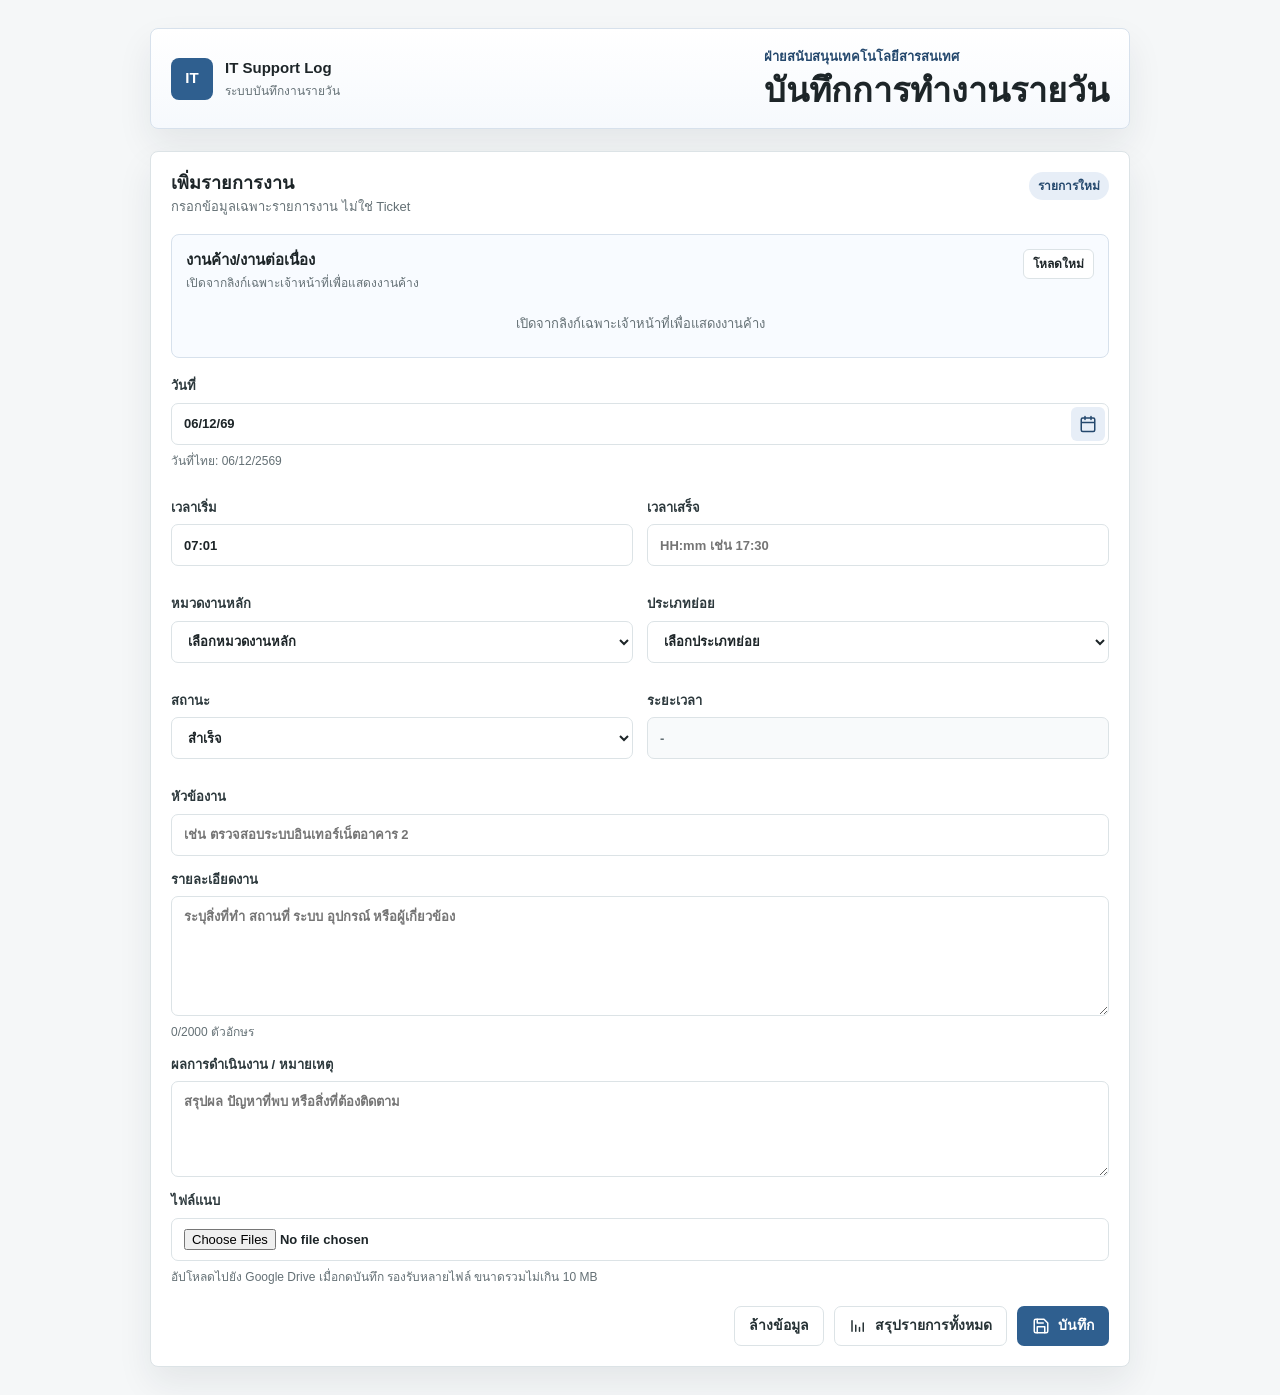
==== index.html @ e016a226 "Add files via upload" ====
<!doctype html>
<html lang="th">
  <head>
    <meta charset="utf-8" />
    <meta name="viewport" content="width=device-width, initial-scale=1" />
    <title>บันทึกการทำงานรายวัน | IT Support</title>
    <link rel="stylesheet" href="./styles.css?v=20260806-02" />
  </head>
  <body>
    <div class="app-shell">
      <main class="main form-main">
        <header class="topbar">
          <div class="topbar-head">
            <div class="brand">
              <div class="brand-mark">IT</div>
              <div>
                <strong>IT Support Log</strong>
                <span>ระบบบันทึกงานรายวัน</span>
              </div>
            </div>
            <div>
              <p class="section-label">ฝ่ายสนับสนุนเทคโนโลยีสารสนเทศ</p>
              <h1>บันทึกการทำงานรายวัน</h1>
            </div>
          </div>
        </header>

        <section class="form-only-layout">
          <form class="panel form-panel" id="daily-form" autocomplete="off">
            <div class="panel-heading">
              <div>
                <h2>เพิ่มรายการงาน</h2>
                <p>กรอกข้อมูลเฉพาะรายการงาน ไม่ใช่ Ticket</p>
              </div>
              <span class="form-mode" id="formMode">รายการใหม่</span>
            </div>

            <section class="pending-work-panel" aria-labelledby="pendingWorkTitle">
              <div class="pending-work-head">
                <div>
                  <h3 id="pendingWorkTitle">งานค้าง/งานต่อเนื่อง</h3>
                  <p id="pendingWorkSummary">กำลังตรวจสอบรายการ...</p>
                </div>
                <button class="mini-button" id="refreshPendingWork" type="button">โหลดใหม่</button>
              </div>
              <div class="pending-work-list" id="pendingWorkList">
                <div class="empty-state compact">กำลังโหลดรายการ</div>
              </div>
            </section>

            <div class="field-grid two">
              <label class="full-field">
                วันที่
                <div class="date-input-wrap">
                  <input id="workDate" name="workDate" type="text" inputmode="numeric" placeholder="วว/ดด/ปป เช่น 05/07/69" required />
                  <button class="date-picker-button" id="openCalendar" type="button" title="เปิดปฏิทิน">
                    <svg viewBox="0 0 24 24" aria-hidden="true"><path d="M8 2v4M16 2v4M3 10h18M5 4h14a2 2 0 0 1 2 2v14a2 2 0 0 1-2 2H5a2 2 0 0 1-2-2V6a2 2 0 0 1 2-2Z" /></svg>
                  </button>
                </div>
                <div class="thai-calendar" id="thaiCalendar" hidden></div>
                <span class="hint" id="thaiDatePreview">-</span>
              </label>
              <input id="staff" name="staff" type="hidden" required />
              <label>
                เวลาเริ่ม
                <input id="startTime" name="startTime" type="text" inputmode="numeric" placeholder="HH:mm เช่น 09:00" pattern="^([01][0-9]|2[0-3]):[0-5][0-9]$" required />
              </label>
              <label>
                เวลาเสร็จ
                <input id="endTime" name="endTime" type="text" inputmode="numeric" placeholder="HH:mm เช่น 17:30" pattern="^([01][0-9]|2[0-3]):[0-5][0-9]$" required />
              </label>
              <p class="field-error full-field" id="timeRangeError" hidden></p>
            </div>

            <div class="field-grid two">
              <label>
                หมวดงานหลัก
                <select id="mainCategory" name="mainCategory" required></select>
              </label>
              <label>
                ประเภทย่อย
                <select id="subCategory" name="subCategory" required></select>
              </label>
            </div>

            <div class="field-grid two">
              <label>
                สถานะ
                <select id="status" name="status" required>
                  <option value="สำเร็จ">สำเร็จ</option>
                  <option value="ไม่สำเร็จ">ไม่สำเร็จ</option>
                  <option value="ต่อเนื่องในครั้งถัดไป">ต่อเนื่องในครั้งถัดไป</option>
                  <option value="ยกเลิก">ยกเลิก</option>
                </select>
              </label>
              <label>
                ระยะเวลา
                <input id="duration" name="duration" type="text" readonly value="-" />
              </label>
            </div>

            <label>
              หัวข้องาน
              <input id="workTitle" name="workTitle" type="text" maxlength="120" placeholder="เช่น ตรวจสอบระบบอินเทอร์เน็ตอาคาร 2" required />
            </label>

            <label>
              รายละเอียดงาน
              <textarea id="workDetail" name="workDetail" rows="5" maxlength="2000" placeholder="ระบุสิ่งที่ทำ สถานที่ ระบบ อุปกรณ์ หรือผู้เกี่ยวข้อง" required></textarea>
              <span class="hint"><span id="detailCount">0</span>/2000 ตัวอักษร</span>
            </label>

            <label>
              ผลการดำเนินงาน / หมายเหตุ
              <textarea id="resultNote" name="resultNote" rows="3" maxlength="1000" placeholder="สรุปผล ปัญหาที่พบ หรือสิ่งที่ต้องติดตาม"></textarea>
            </label>

            <label>
              ไฟล์แนบ
              <input id="attachments" name="attachments" type="file" multiple />
              <span class="hint">อัปโหลดไปยัง Google Drive เมื่อกดบันทึก รองรับหลายไฟล์ ขนาดรวมไม่เกิน 10 MB</span>
            </label>

            <div class="form-actions">
              <button class="ghost-button" id="resetForm" type="button">ล้างข้อมูล</button>
              <button class="ghost-button" id="openSummaryPage" type="button">
                <svg viewBox="0 0 24 24" aria-hidden="true"><path d="M4 19V5M9 19v-8M14 19v-5M19 19V8" /></svg>
                สรุปรายการทั้งหมด
              </button>
              <button class="primary-button" id="submitButton" type="submit">
                <svg viewBox="0 0 24 24" aria-hidden="true"><path d="M19 21H5a2 2 0 0 1-2-2V5a2 2 0 0 1 2-2h11l5 5v11a2 2 0 0 1-2 2Z" /><path d="M17 21v-8H7v8M7 3v5h8" /></svg>
                บันทึก
              </button>
            </div>

            <section class="satisfaction-share-panel" id="satisfactionSharePanel" hidden>
              <div class="satisfaction-share-copy">
                <p class="section-label">แบบประเมินความพึงพอใจ</p>
                <h3>ส่งให้ผู้รับบริการสแกนเพื่อประเมินงานนี้</h3>
                <p id="satisfactionShareStatus">ระบบสร้าง QR Code จากรายการงานที่เพิ่งบันทึก</p>
              </div>
              <div class="qr-share-layout">
                <div class="qr-code-box">
                  <img id="satisfactionQrImage" alt="QR Code สำหรับแบบประเมินความพึงพอใจ" />
                </div>
                <div class="qr-share-actions">
                  <input id="satisfactionUrl" type="text" readonly />
                  <div class="button-row">
                    <button class="primary-button" id="openSatisfactionForm" type="button">เปิดแบบประเมิน</button>
                    <button class="ghost-button" id="copySatisfactionUrl" type="button">คัดลอกลิงก์</button>
                  </div>
                </div>
              </div>
            </section>
          </form>
        </section>
      </main>
    </div>

    <div class="toast" id="toast" role="status" aria-live="polite"></div>

    <script src="./app.js?v=20260806-02"></script>
  </body>
</html>
---- styles.css ----
:root {
  --bg: #f5f7f8;
  --surface: #ffffff;
  --surface-soft: #f8fafb;
  --text: #1d2528;
  --muted: #647075;
  --border: #dce3e6;
  --accent: #2f5f8f;
  --accent-dark: #24486d;
  --accent-soft: #e7eef7;
  --success: #168451;
  --success-soft: #e6f5ee;
  --warning: #a36308;
  --warning-soft: #fff3d8;
  --danger: #b73b3b;
  --danger-soft: #fae8e8;
  --shadow: 0 16px 35px rgba(25, 40, 48, 0.08);
  --radius: 8px;
}

* {
  box-sizing: border-box;
}

html {
  scroll-behavior: smooth;
}

body {
  margin: 0;
  background: var(--bg);
  color: var(--text);
  font-family: Tahoma, "Noto Sans Thai", Arial, sans-serif;
  font-size: 15px;
  line-height: 1.5;
}

button,
input,
select,
textarea {
  font: inherit;
}

button {
  cursor: pointer;
}

button:disabled {
  cursor: not-allowed;
  opacity: 0.68;
}

svg {
  width: 18px;
  height: 18px;
  fill: none;
  stroke: currentColor;
  stroke-linecap: round;
  stroke-linejoin: round;
  stroke-width: 2;
}

.app-shell {
  min-height: 100vh;
}

.brand {
  display: flex;
  gap: 12px;
  align-items: center;
}

.brand-mark {
  display: grid;
  width: 42px;
  height: 42px;
  place-items: center;
  border-radius: 8px;
  background: #2f5f8f;
  color: #fff;
  font-weight: 800;
}

.brand strong,
.brand span {
  display: block;
}

.brand span {
  margin-top: 2px;
  color: var(--muted);
  font-size: 12px;
}

.nav-list {
  display: flex;
  flex-wrap: wrap;
  gap: 6px;
  margin-top: 14px;
}

.nav-item {
  display: flex;
  gap: 10px;
  align-items: center;
  min-height: 42px;
  padding: 0 12px;
  border-radius: 8px;
  border: 1px solid #d5dfeb;
  background: #f8fbff;
  color: #2f4054;
  text-decoration: none;
  font-size: 14px;
  font-weight: 700;
}

.nav-item:hover,
.nav-item.active {
  border-color: #b8cbe1;
  background: var(--accent-soft);
  color: var(--accent-dark);
}

.nav-icon {
  display: grid;
  width: 24px;
  place-items: center;
}

.main {
  min-width: 0;
  padding: 28px;
}

.form-main {
  width: min(100%, 1036px);
  margin: 0 auto;
}

.satisfaction-main {
  width: min(100%, 980px);
}

.topbar {
  display: grid;
  gap: 16px;
  margin-bottom: 22px;
  border: 1px solid #d7e1ec;
  border-radius: var(--radius);
  background: linear-gradient(180deg, #ffffff 0%, #f6f9fd 100%);
  padding: 18px 20px;
  box-shadow: var(--shadow);
}

.topbar-head {
  display: flex;
  align-items: center;
  gap: 22px;
  justify-content: space-between;
}

.section-label {
  margin: 0 0 3px;
  color: var(--accent-dark);
  font-size: 13px;
  font-weight: 700;
}

h1,
h2,
p {
  margin-top: 0;
}

h1 {
  margin-bottom: 0;
  font-size: clamp(24px, 3vw, 34px);
  line-height: 1.2;
  letter-spacing: 0;
}

h2 {
  margin-bottom: 2px;
  font-size: 18px;
  line-height: 1.25;
  letter-spacing: 0;
}

.layout-grid {
  display: grid;
  grid-template-columns: minmax(0, 1.35fr) minmax(320px, 0.65fr);
  gap: 18px;
  align-items: start;
}

.form-only-layout {
  width: 100%;
}

.summary-page-grid {
  display: grid;
  grid-template-columns: minmax(0, 0.9fr) minmax(320px, 0.7fr);
  gap: 18px;
  align-items: start;
}

.dashboard-main {
  width: min(100%, 1440px);
  margin: 0 auto;
}

.dashboard-filter-panel,
.dashboard-panel {
  padding: 20px;
}

.dashboard-filters {
  display: grid;
  grid-template-columns: repeat(3, minmax(180px, 1fr));
  gap: 14px;
}

.dashboard-filters label {
  margin-bottom: 0;
}

.dashboard-metrics {
  display: grid;
  grid-template-columns: repeat(5, minmax(150px, 1fr));
  gap: 14px;
  margin-bottom: 18px;
}

.status-card {
  min-height: 112px;
  border: 1px solid var(--border);
  border-radius: var(--radius);
  background: var(--surface);
  padding: 16px;
  box-shadow: var(--shadow);
}

.metric.muted {
  border-color: #d7dde0;
  background: #f7f9fa;
}

.dashboard-grid {
  display: grid;
  grid-template-columns: repeat(2, minmax(0, 1fr));
  gap: 18px;
  align-items: start;
  margin-bottom: 18px;
}

.dashboard-list {
  display: grid;
  gap: 10px;
}

.dashboard-bar-row {
  display: grid;
  gap: 8px;
  border: 1px solid var(--border);
  border-radius: 8px;
  background: var(--surface-soft);
  padding: 12px;
}

.dashboard-bar-head {
  display: flex;
  align-items: flex-start;
  justify-content: space-between;
  gap: 12px;
}

.dashboard-bar-head strong {
  min-width: 0;
  font-size: 13px;
}

.dashboard-bar-head span {
  flex: 0 0 auto;
  color: var(--muted);
  font-size: 12px;
  font-weight: 700;
  white-space: nowrap;
}

.dashboard-bar-track {
  height: 9px;
  overflow: hidden;
  border-radius: 999px;
  background: #e6ecef;
}

.dashboard-bar-fill {
  height: 100%;
  border-radius: inherit;
  background: linear-gradient(90deg, var(--accent), #4f7faa);
}

.dashboard-status-line {
  display: flex;
  flex-wrap: wrap;
  gap: 6px 12px;
  color: var(--muted);
  font-size: 12px;
}

.dashboard-table th,
.dashboard-table td,
.compact-table th,
.compact-table td {
  vertical-align: top;
}

.satisfaction-table {
  min-width: 980px;
}

.satisfaction-detail-table {
  min-width: 1120px;
}

.performance-filters {
  grid-template-columns: repeat(4, minmax(170px, 1fr));
}

.performance-metrics {
  grid-template-columns: repeat(5, minmax(160px, 1fr));
}

.performance-table {
  min-width: 1160px;
}

.performance-follow-table {
  min-width: 620px;
}

.score-fill {
  background: linear-gradient(90deg, #2f5f8f, #168451);
}

.satisfaction-score-row .dashboard-status-line,
.performance-score-row .dashboard-status-line {
  justify-content: flex-start;
}

.satisfaction-date-filters {
  grid-template-columns: repeat(2, minmax(150px, 1fr));
}

.satisfaction-summary-grid {
  margin-bottom: 18px;
}

.satisfaction-summary-panels {
  margin-bottom: 18px;
}

.inline-panel {
  box-shadow: none;
  background: var(--surface-soft);
}

.satisfaction-follow-table {
  min-width: 760px;
}

.score-chip {
  display: inline-flex;
  align-items: center;
  min-height: 24px;
  padding: 2px 8px;
  border-radius: 999px;
  border: 1px solid var(--border);
  background: var(--surface-soft);
  color: var(--muted);
  font-size: 12px;
  font-weight: 700;
  white-space: nowrap;
}

.score-chip.good {
  border-color: #bddfcf;
  background: var(--success-soft);
  color: var(--success);
}

.score-chip.warn {
  border-color: #ead09a;
  background: var(--warning-soft);
  color: var(--warning);
}

.panel {
  border: 1px solid var(--border);
  border-radius: var(--radius);
  background: var(--surface);
  box-shadow: var(--shadow);
}

.form-panel,
.table-panel,
.side-stack .panel,
.summary-page-grid .panel {
  padding: 20px;
}

.panel-heading {
  display: flex;
  align-items: flex-start;
  justify-content: space-between;
  gap: 16px;
  margin-bottom: 18px;
}

.panel-heading.compact {
  align-items: center;
  margin-bottom: 14px;
}

.panel-heading p {
  margin: 0;
  color: var(--muted);
  font-size: 13px;
}

.form-mode {
  flex: 0 0 auto;
  padding: 5px 9px;
  border-radius: 999px;
  background: var(--accent-soft);
  color: var(--accent-dark);
  font-size: 12px;
  font-weight: 700;
}

.pending-work-panel {
  display: grid;
  gap: 12px;
  margin-bottom: 18px;
  border: 1px solid #d7e1ec;
  border-radius: 8px;
  background: #f8fbff;
  padding: 14px;
}

.pending-work-head {
  display: flex;
  align-items: flex-start;
  justify-content: space-between;
  gap: 12px;
}

.pending-work-head h3 {
  margin: 0 0 2px;
  color: var(--text);
  font-size: 15px;
}

.pending-work-head p {
  margin: 0;
  color: var(--muted);
  font-size: 12px;
}

.pending-work-list {
  display: grid;
  gap: 8px;
  max-height: 300px;
  overflow: auto;
}

.pending-work-item {
  display: grid;
  grid-template-columns: minmax(0, 1fr) auto;
  gap: 10px;
  align-items: center;
  border: 1px solid var(--border);
  border-radius: 8px;
  background: #fff;
  padding: 10px;
}

.pending-work-content {
  display: grid;
  gap: 5px;
  min-width: 0;
}

.pending-work-title {
  display: flex;
  align-items: center;
  gap: 8px;
}

.pending-work-title strong {
  min-width: 0;
  overflow: hidden;
  color: var(--text);
  font-size: 13px;
  text-overflow: ellipsis;
  white-space: nowrap;
}

.pending-work-item p {
  margin: 0;
  color: var(--muted);
  font-size: 12px;
}

.field-grid {
  display: grid;
  gap: 14px;
  margin-bottom: 14px;
}

.field-grid.two {
  grid-template-columns: repeat(2, minmax(0, 1fr));
}

.field-grid .full-field {
  grid-column: 1 / -1;
  position: relative;
}

label {
  display: grid;
  gap: 7px;
  margin-bottom: 14px;
  color: #2c383c;
  font-size: 13px;
  font-weight: 700;
}

input,
select,
textarea {
  width: 100%;
  min-height: 42px;
  border: 1px solid var(--border);
  border-radius: 7px;
  background: #fff;
  color: var(--text);
  padding: 10px 12px;
  outline: none;
}

textarea {
  min-height: 96px;
  resize: vertical;
}

input:focus,
select:focus,
textarea:focus {
  border-color: var(--accent);
  box-shadow: 0 0 0 3px rgba(22, 117, 111, 0.14);
}

.date-input-wrap {
  position: relative;
  display: flex;
}

.date-input-wrap input {
  padding-right: 48px;
}

.date-picker-button {
  position: absolute;
  top: 4px;
  right: 4px;
  display: grid;
  width: 34px;
  height: 34px;
  place-items: center;
  border: 0;
  border-radius: 6px;
  background: var(--accent-soft);
  color: var(--accent-dark);
}

.date-picker-button:hover {
  background: #d8e5f3;
}

.thai-calendar {
  position: absolute;
  z-index: 20;
  top: 72px;
  left: 0;
  width: min(330px, calc(100vw - 48px));
  margin-top: 0;
  border: 1px solid var(--border);
  border-radius: 8px;
  background: #fff;
  padding: 12px;
  box-shadow: var(--shadow);
}

.calendar-head {
  display: flex;
  align-items: center;
  justify-content: space-between;
  gap: 8px;
  margin-bottom: 10px;
}

.calendar-title {
  color: var(--text);
  font-size: 14px;
  font-weight: 800;
}

.calendar-nav {
  display: inline-grid;
  width: 32px;
  height: 32px;
  place-items: center;
  border: 1px solid var(--border);
  border-radius: 6px;
  background: #fff;
  color: var(--text);
}

.calendar-grid {
  display: grid;
  grid-template-columns: repeat(7, 1fr);
  gap: 4px;
}

.calendar-weekday,
.calendar-day {
  display: grid;
  min-height: 34px;
  place-items: center;
  border-radius: 6px;
  font-size: 12px;
}

.calendar-weekday {
  color: var(--muted);
  font-weight: 800;
}

.calendar-day {
  border: 1px solid transparent;
  background: #fff;
  color: var(--text);
}

.calendar-day:hover {
  border-color: var(--accent);
  background: var(--accent-soft);
}

.calendar-day.today {
  border-color: #9bb6d5;
}

.calendar-day.selected {
  background: var(--accent);
  color: #fff;
}

.calendar-day.muted {
  color: #a0aaae;
}

input[readonly] {
  background: var(--surface-soft);
  color: var(--muted);
}

.hint {
  color: var(--muted);
  font-size: 12px;
  font-weight: 400;
}

.section-divider {
  height: 1px;
  margin: 20px 0;
  border: 0;
  background: var(--border);
}

.service-ref-panel {
  display: grid;
  gap: 4px;
  margin-bottom: 14px;
  border: 1px solid #d7e1ec;
  border-radius: 8px;
  background: #f8fbff;
  padding: 12px;
}

.service-ref-panel strong {
  color: var(--text);
  font-size: 13px;
}

.service-ref-panel span {
  color: var(--muted);
  font-size: 12px;
}

.modal-backdrop {
  position: fixed;
  z-index: 60;
  inset: 0;
  display: grid;
  place-items: center;
  background: rgba(16, 35, 38, 0.42);
  padding: 20px;
}

.modal-backdrop[hidden] {
  display: none;
}

.confirm-modal {
  width: min(100%, 560px);
  min-width: 0;
  max-height: min(760px, calc(100vh - 40px));
  overflow: auto;
  overscroll-behavior: contain;
  border: 1px solid var(--border);
  border-radius: 8px;
  background: #fff;
  padding: 20px;
  box-shadow: var(--shadow);
}

.modal-head {
  margin-bottom: 14px;
}

.modal-head h2 {
  margin-bottom: 0;
  font-size: 20px;
}

.confirm-summary {
  display: grid;
  gap: 8px;
  margin-bottom: 16px;
}

.confirm-summary-row {
  display: grid;
  gap: 4px;
  border: 1px solid var(--border);
  border-radius: 8px;
  background: var(--surface-soft);
  padding: 10px;
}

.confirm-summary-row span {
  color: var(--muted);
  font-size: 12px;
  font-weight: 700;
}

.confirm-summary-row strong {
  color: var(--text);
  font-size: 14px;
  font-weight: 700;
  overflow-wrap: anywhere;
}

.modal-actions {
  display: flex;
  justify-content: flex-end;
  gap: 10px;
  background: #fff;
}

.completion-panel {
  display: grid;
  gap: 16px;
  margin-top: 12vh;
}

.completion-panel p {
  margin: 0;
  color: var(--muted);
}

.rating-section {
  display: grid;
  gap: 10px;
  margin-bottom: 16px;
}

.rating-row {
  display: grid;
  grid-template-columns: minmax(220px, 1fr) auto;
  gap: 16px;
  align-items: center;
  border: 1px solid var(--border);
  border-radius: 8px;
  background: var(--surface-soft);
  padding: 12px;
}

.rating-label {
  color: #2c383c;
  font-size: 13px;
  font-weight: 700;
}

.rating-options {
  display: grid;
  grid-template-columns: repeat(5, 40px);
  gap: 7px;
}

.rating-option {
  display: block;
  margin: 0;
}

.rating-option input {
  position: absolute;
  opacity: 0;
  pointer-events: none;
}

.rating-option span {
  display: grid;
  width: 40px;
  height: 36px;
  place-items: center;
  border: 1px solid var(--border);
  border-radius: 7px;
  background: #fff;
  color: var(--text);
  font-weight: 800;
}

.rating-option input:focus-visible + span {
  border-color: var(--accent);
  box-shadow: 0 0 0 3px rgba(47, 95, 143, 0.16);
}

.rating-option input:checked + span {
  border-color: var(--accent);
  background: var(--accent);
  color: #fff;
}

.form-actions {
  display: flex;
  justify-content: flex-end;
  gap: 10px;
  padding-top: 6px;
}

.satisfaction-share-panel {
  display: grid;
  gap: 14px;
  margin-top: 18px;
  border: 1px solid #cbd9e8;
  border-radius: 8px;
  background: #f8fbff;
  padding: 16px;
}

.satisfaction-share-panel[hidden] {
  display: none;
}

.satisfaction-share-copy h3 {
  margin: 0 0 4px;
  color: var(--text);
  font-size: 17px;
}

.satisfaction-share-copy p:last-child {
  margin: 0;
  color: var(--muted);
  font-size: 13px;
}

.qr-share-layout {
  display: grid;
  grid-template-columns: 178px minmax(0, 1fr);
  gap: 16px;
  align-items: center;
}

.qr-code-box {
  display: grid;
  width: 178px;
  height: 178px;
  place-items: center;
  border: 1px solid var(--border);
  border-radius: 8px;
  background: #fff;
  padding: 10px;
}

.qr-code-box img {
  width: 156px;
  height: 156px;
  object-fit: contain;
}

.qr-share-actions {
  display: grid;
  gap: 10px;
  min-width: 0;
}

.button-row {
  display: flex;
  flex-wrap: wrap;
  gap: 10px;
}

.primary-button,
.ghost-button,
.icon-button {
  display: inline-flex;
  align-items: center;
  justify-content: center;
  gap: 8px;
  min-height: 40px;
  border-radius: 7px;
  border: 1px solid transparent;
  padding: 0 14px;
  font-size: 14px;
  font-weight: 700;
}

.primary-button {
  background: var(--accent);
  color: #fff;
}

.primary-button:hover {
  background: var(--accent-dark);
}

.primary-button:disabled,
.primary-button:disabled:hover {
  background: var(--accent);
}

.ghost-button {
  border-color: var(--border);
  background: #fff;
  color: #263235;
}

.ghost-button:hover,
.icon-button:hover {
  border-color: #bdc9cd;
  background: var(--surface-soft);
}

.icon-button {
  width: 38px;
  padding: 0;
  border-color: var(--border);
  background: #fff;
  color: var(--muted);
}

.side-stack {
  display: grid;
  gap: 18px;
}

.summary-grid {
  display: grid;
  grid-template-columns: repeat(2, minmax(0, 1fr));
  gap: 10px;
}

.metric {
  min-height: 112px;
  border: 1px solid var(--border);
  border-radius: 8px;
  background: var(--surface-soft);
  padding: 14px;
}

.metric span,
.metric small {
  display: block;
  color: var(--muted);
  font-size: 12px;
}

.metric strong {
  display: block;
  margin: 7px 0 2px;
  font-size: 32px;
  line-height: 1;
}

.metric.success {
  background: var(--success-soft);
  border-color: #bde4d0;
}

.metric.warning {
  background: var(--warning-soft);
  border-color: #f2d68f;
}

.metric.danger {
  background: var(--danger-soft);
  border-color: #efc1c1;
}

.recent-list {
  display: grid;
  gap: 10px;
  max-height: 540px;
  overflow: auto;
}

.recent-item {
  display: grid;
  gap: 7px;
  border: 1px solid var(--border);
  border-radius: 8px;
  padding: 12px;
}

.recent-top {
  display: flex;
  align-items: center;
  justify-content: space-between;
  gap: 8px;
}

.recent-item strong {
  font-size: 14px;
}

.recent-item p {
  margin: 0;
  color: var(--muted);
  font-size: 12px;
}

.status-pill {
  display: inline-flex;
  align-items: center;
  min-height: 24px;
  border-radius: 999px;
  padding: 0 9px;
  font-size: 12px;
  font-weight: 700;
  white-space: nowrap;
}

.status-สำเร็จ {
  background: var(--success-soft);
  color: var(--success);
}

.status-ระหว่างดำเนินการ,
.status-ต่อเนื่องวันถัดไป,
.status-ต่อเนื่องในครั้งถัดไป {
  background: var(--warning-soft);
  color: var(--warning);
}

.status-ไม่สำเร็จ,
.status-ยกเลิก {
  background: var(--danger-soft);
  color: var(--danger);
}

.table-panel {
  margin-top: 18px;
}

.filters {
  display: flex;
  gap: 10px;
  align-items: center;
}

.filters input {
  width: min(360px, 34vw);
}

.filters select {
  width: 190px;
}

.table-wrap {
  overflow: auto;
  border: 1px solid var(--border);
  border-radius: 8px;
}

table {
  width: 100%;
  border-collapse: collapse;
  min-width: 900px;
}

.summary-table {
  table-layout: fixed;
  min-width: 1180px;
}

.summary-table .col-date {
  width: 92px;
}

.summary-table .col-time {
  width: 112px;
}

.summary-table .col-staff {
  width: 150px;
}

.summary-table .col-title {
  width: 26%;
}

.summary-table .col-category {
  width: 22%;
}

.summary-table .col-status {
  width: 120px;
}

.summary-table .col-result {
  width: 15%;
}

.summary-table .col-attachments {
  width: 86px;
}

th,
td {
  border-bottom: 1px solid var(--border);
  padding: 12px;
  text-align: left;
  vertical-align: middle;
}

th {
  background: var(--surface-soft);
  color: #344247;
  font-size: 12px;
}

td {
  font-size: 13px;
}

.summary-table td,
.summary-table th {
  overflow-wrap: anywhere;
}

.summary-table .cell-title,
.summary-table .cell-category {
  vertical-align: top;
}

.summary-table .cell-title strong {
  display: block;
  margin-bottom: 2px;
}

.summary-table .cell-title small,
.summary-table .cell-category small,
.summary-table .cell-staff small {
  color: var(--muted);
  line-height: 1.35;
}

.summary-table .cell-attachments {
  font-size: 12px;
}

tr:last-child td {
  border-bottom: 0;
}

.row-actions {
  display: flex;
  gap: 6px;
}

.mini-button {
  min-height: 30px;
  border: 1px solid var(--border);
  border-radius: 6px;
  background: #fff;
  padding: 0 9px;
  color: var(--text);
  font-size: 12px;
  font-weight: 700;
}

.mini-button.delete {
  color: var(--danger);
}

.empty-state {
  padding: 20px;
  color: var(--muted);
  text-align: center;
}

.empty-state.compact {
  padding: 10px;
  font-size: 13px;
}

.attachment-list {
  display: grid;
  gap: 5px;
}

.attachment-list a {
  display: block;
  max-width: 100%;
  overflow: hidden;
  color: var(--accent-dark);
  font-weight: 700;
  text-overflow: ellipsis;
  white-space: nowrap;
  text-decoration: none;
}

.attachment-list a:hover {
  text-decoration: underline;
}

.pagination-bar {
  display: flex;
  align-items: center;
  justify-content: space-between;
  gap: 12px;
  padding-top: 12px;
}

.pagination-info {
  color: var(--muted);
  font-size: 13px;
}

.pagination-tabs {
  display: flex;
  flex-wrap: wrap;
  gap: 6px;
  justify-content: flex-end;
}

.page-tab {
  min-width: 36px;
  min-height: 34px;
  border: 1px solid var(--border);
  border-radius: 7px;
  background: #fff;
  color: var(--text);
  font-size: 13px;
  font-weight: 700;
}

.page-tab:hover,
.page-tab.active {
  border-color: #b8cbe1;
  background: var(--accent-soft);
  color: var(--accent-dark);
}

.toast {
  position: fixed;
  right: 22px;
  bottom: 22px;
  transform: translateY(14px);
  opacity: 0;
  pointer-events: none;
  border-radius: 8px;
  background: #102326;
  color: #fff;
  padding: 12px 14px;
  box-shadow: var(--shadow);
  transition: opacity 0.2s ease, transform 0.2s ease;
}

.toast.show {
  transform: translateY(0);
  opacity: 1;
}

.field-error {
  margin: -6px 0 6px;
  border: 1px solid #efb8b8;
  border-radius: 8px;
  background: var(--danger-soft);
  color: var(--danger);
  padding: 9px 12px;
  font-size: 14px;
  font-weight: 700;
}

@media (max-width: 1080px) {
  .layout-grid,
  .summary-page-grid,
  .dashboard-grid {
    grid-template-columns: 1fr;
  }

  .dashboard-metrics {
    grid-template-columns: repeat(2, minmax(0, 1fr));
  }
}

@media (max-width: 720px) {
  .main {
    padding: 18px;
  }

  .panel-heading {
    display: grid;
  }

  .field-grid.two,
  .summary-grid,
  .satisfaction-date-filters,
  .dashboard-filters,
  .dashboard-metrics {
    grid-template-columns: 1fr;
  }

  .topbar-head {
    display: grid;
    gap: 14px;
  }

  .nav-list {
    display: grid;
    grid-template-columns: 1fr;
  }

  .filters {
    display: grid;
    width: 100%;
  }

  .filters input,
  .filters select {
    width: 100%;
  }

  .pagination-bar {
    display: grid;
  }

  .pagination-tabs {
    justify-content: flex-start;
  }

  .form-actions {
    display: grid;
  }

  .modal-actions {
    display: grid;
  }

  .modal-backdrop {
    justify-items: stretch;
    align-items: stretch;
    padding: 0;
  }

  .confirm-modal {
    display: grid;
    grid-template-rows: auto minmax(0, 1fr) auto;
    width: 100vw;
    max-width: 100vw;
    height: 100dvh;
    max-height: 100dvh;
    overflow: hidden;
    border: 0;
    border-radius: 0;
    padding: 12px;
  }

  .modal-head {
    margin-bottom: 10px;
  }

  .modal-head h2 {
    font-size: 18px;
  }

  .confirm-summary {
    min-height: 0;
    overflow: auto;
    padding: 0 2px 8px 0;
    -webkit-overflow-scrolling: touch;
  }

  .confirm-summary-row {
    gap: 2px;
    padding: 7px 8px;
  }

  .confirm-summary-row span {
    font-size: 11px;
  }

  .confirm-summary-row strong {
    font-size: 12px;
    line-height: 1.35;
    word-break: break-word;
  }

  .modal-actions {
    position: sticky;
    right: 0;
    bottom: 0;
    margin: 0 -12px -12px;
    border-top: 1px solid var(--border);
    padding: 8px 12px max(12px, env(safe-area-inset-bottom));
  }

  .modal-actions .primary-button,
  .modal-actions .ghost-button {
    min-height: 42px;
  }

  .qr-share-layout {
    grid-template-columns: 1fr;
  }

  .qr-code-box {
    width: 100%;
    height: auto;
    min-height: 178px;
  }

  .pending-work-head,
  .pending-work-item,
  .rating-row {
    display: grid;
  }

  .rating-options {
    grid-template-columns: repeat(5, minmax(0, 1fr));
  }

  .rating-option span {
    width: 100%;
  }

  .primary-button,
  .ghost-button {
    width: 100%;
  }

  .dashboard-bar-head {
    display: grid;
  }

  .dashboard-bar-head span {
    white-space: normal;
  }

}

@media (max-width: 420px) {
  .confirm-modal {
    padding: 10px;
  }

  .modal-head {
    margin-bottom: 8px;
  }

  .modal-head .section-label {
    margin-bottom: 2px;
    font-size: 11px;
  }

  .modal-head h2 {
    font-size: 16px;
    line-height: 1.25;
  }

  .confirm-summary {
    gap: 6px;
  }

  .confirm-summary-row {
    padding: 6px 7px;
  }

  .confirm-summary-row strong {
    font-size: 12px;
    line-height: 1.28;
  }

  .modal-actions {
    margin: 0 -10px -10px;
    padding: 8px 10px max(10px, env(safe-area-inset-bottom));
  }
}
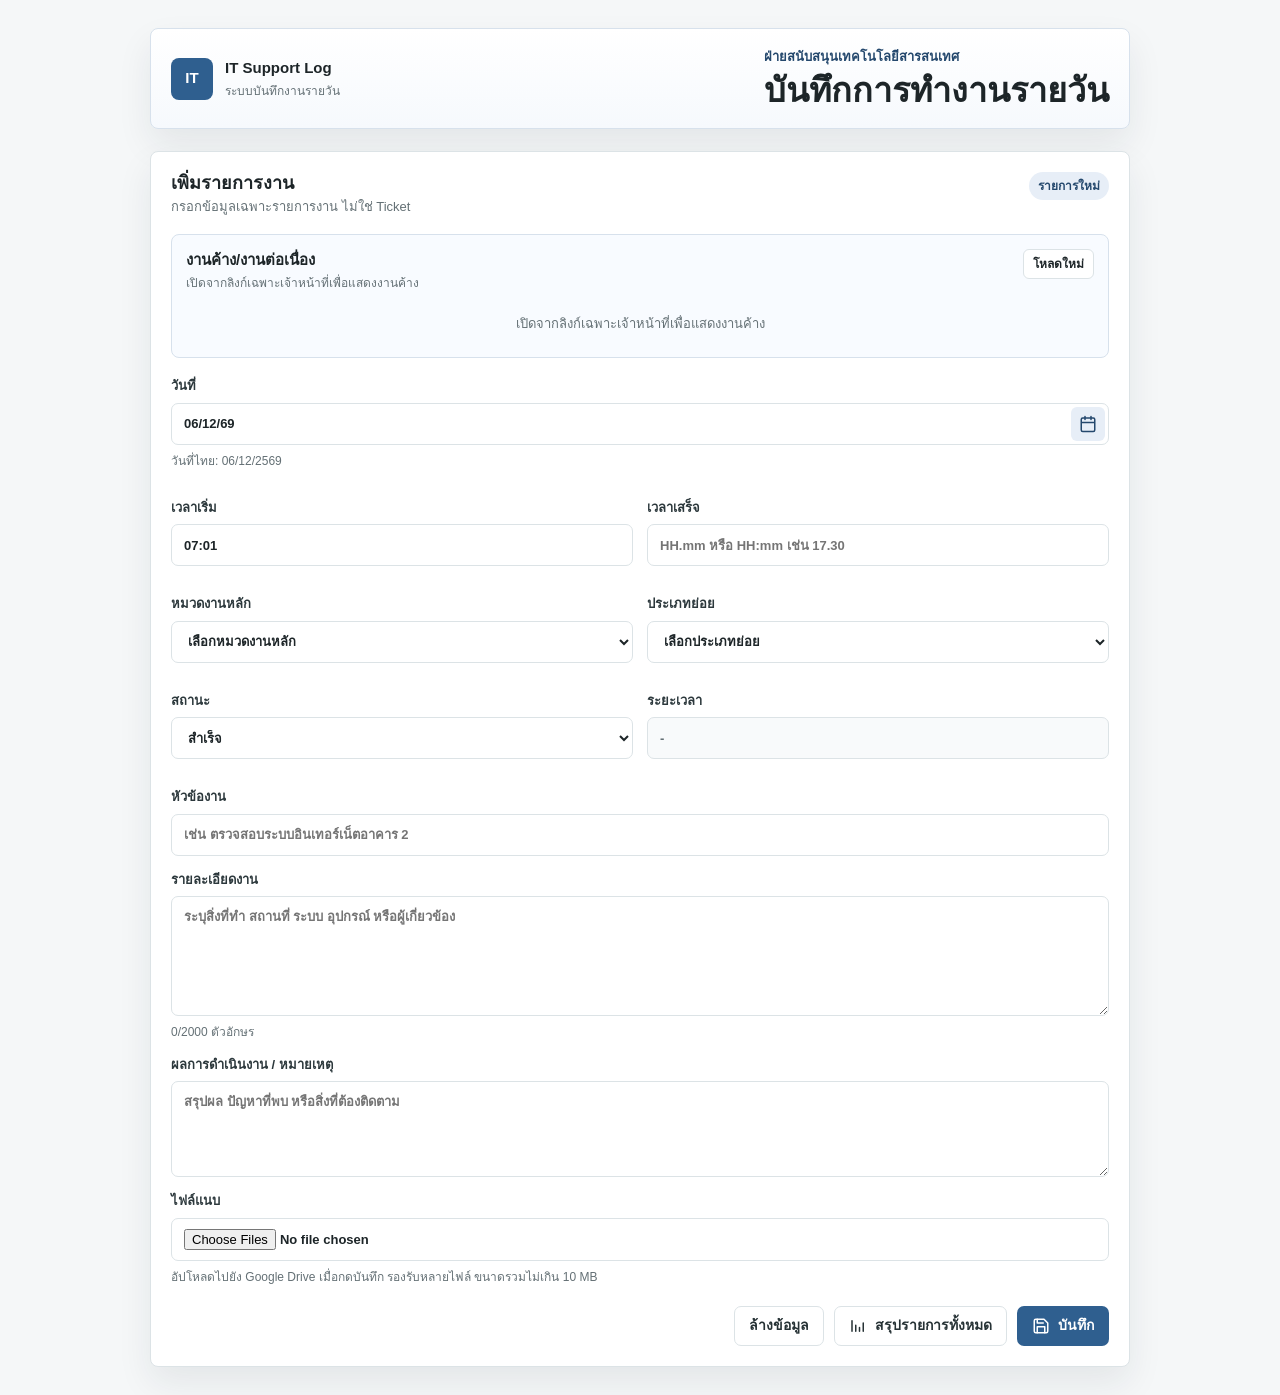
==== commit 11dc06bf: "Add files via upload" ====
--- a/index.html
+++ b/index.html
@@ -63,11 +63,11 @@
               <input id="staff" name="staff" type="hidden" required />
               <label>
                 เวลาเริ่ม
-                <input id="startTime" name="startTime" type="text" inputmode="numeric" placeholder="HH:mm เช่น 09:00" pattern="^([01][0-9]|2[0-3]):[0-5][0-9]$" required />
+                <input id="startTime" name="startTime" type="text" inputmode="decimal" placeholder="HH.mm หรือ HH:mm เช่น 09.00" pattern="^([01][0-9]|2[0-3])[:.][0-5][0-9]$" required />
               </label>
               <label>
                 เวลาเสร็จ
-                <input id="endTime" name="endTime" type="text" inputmode="numeric" placeholder="HH:mm เช่น 17:30" pattern="^([01][0-9]|2[0-3]):[0-5][0-9]$" required />
+                <input id="endTime" name="endTime" type="text" inputmode="decimal" placeholder="HH.mm หรือ HH:mm เช่น 17.30" pattern="^([01][0-9]|2[0-3])[:.][0-5][0-9]$" required />
               </label>
               <p class="field-error full-field" id="timeRangeError" hidden></p>
             </div>
@@ -159,6 +159,6 @@
 
     <div class="toast" id="toast" role="status" aria-live="polite"></div>
 
-    <script src="./app.js?v=20260806-02"></script>
+    <script src="./app.js?v=20260806-04"></script>
   </body>
 </html>
